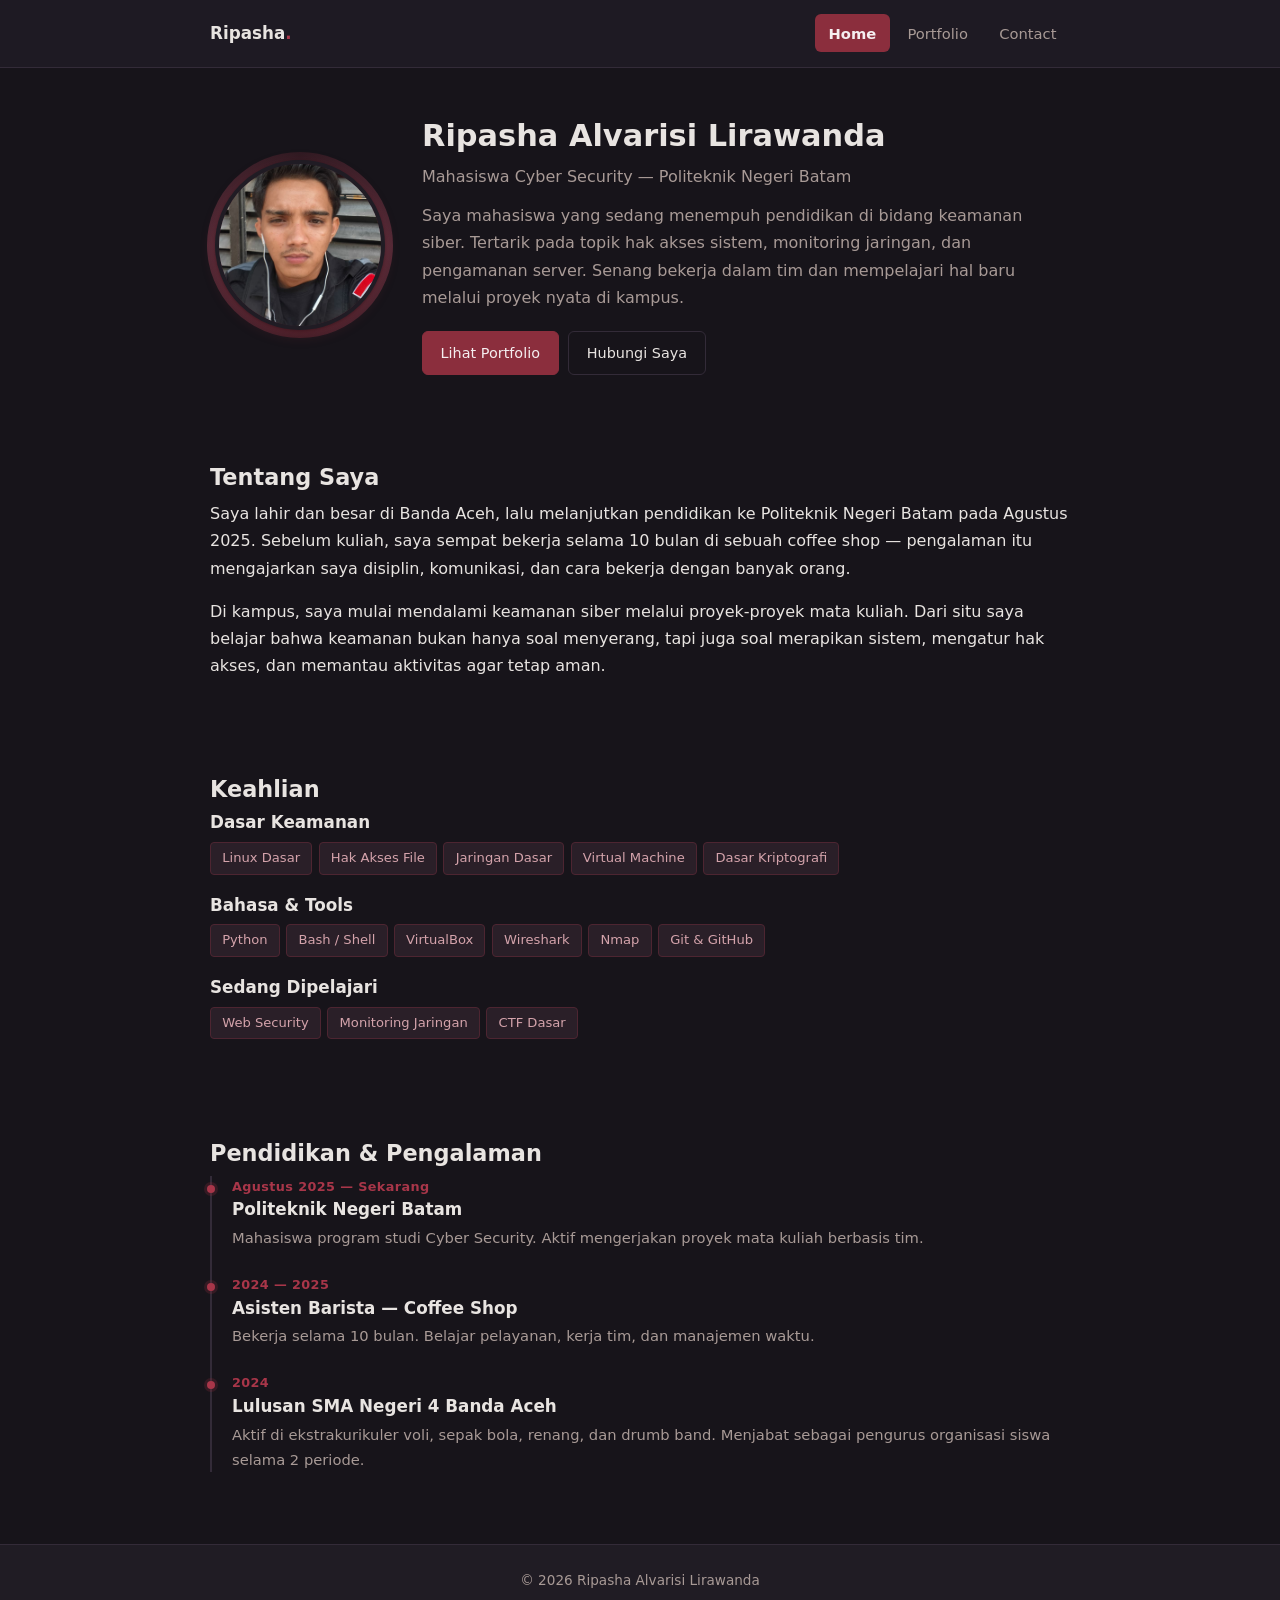
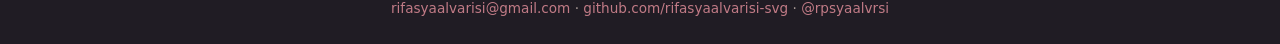
==== index.html @ d05fb7c8 "Add files via upload Tugas minggu 1 : web profile" ====
<!DOCTYPE html>
<html lang="id">
<head>
  <meta charset="UTF-8">
  <meta name="viewport" content="width=device-width, initial-scale=1.0">
  <title>Ripasha Alvarisi Lirawanda — Mahasiswa Cyber Security</title>
  <meta name="description" content="Profil pribadi Ripasha Alvarisi Lirawanda, mahasiswa Cyber Security Politeknik Negeri Batam.">
  <link rel="stylesheet" href="css/style.css">
</head>
<body>

  <header class="site-header">
    <nav class="nav" aria-label="Navigasi utama">
      <a class="brand" href="index.html">Ripasha<span>.</span></a>
      <ul class="nav-list">
        <li><a href="index.html" aria-current="page">Home</a></li>
        <li><a href="portfolio.html">Portfolio</a></li>
        <li><a href="contact.html">Contact</a></li>
      </ul>
    </nav>
  </header>

  <main id="main">

    <!-- HERO -->
    <section class="hero" aria-labelledby="hero-title">
      <figure class="hero-photo">
        <img src="img/foto.jpg" alt="Foto Ripasha Alvarisi Lirawanda" width="200" height="200">
      </figure>

      <div class="hero-text">
        <h1 id="hero-title">Ripasha Alvarisi Lirawanda</h1>
        <p class="role">Mahasiswa Cyber Security — Politeknik Negeri Batam</p>
        <p class="bio">
          Saya mahasiswa yang sedang menempuh pendidikan di bidang keamanan
          siber. Tertarik pada topik hak akses sistem, monitoring jaringan,
          dan pengamanan server. Senang bekerja dalam tim dan mempelajari
          hal baru melalui proyek nyata di kampus.
        </p>
        <div class="cta">
          <a class="btn btn-primary" href="portfolio.html">Lihat Portfolio</a>
          <a class="btn btn-ghost" href="contact.html">Hubungi Saya</a>
        </div>
      </div>
    </section>

    <section class="section" id="tentang" aria-labelledby="tentang-title">
      <h2 id="tentang-title">Tentang Saya</h2>
      <p>
        Saya lahir dan besar di Banda Aceh, lalu melanjutkan pendidikan
        ke Politeknik Negeri Batam pada Agustus 2025. Sebelum kuliah, saya
        sempat bekerja selama 10 bulan di sebuah coffee shop — pengalaman
        itu mengajarkan saya disiplin, komunikasi, dan cara bekerja dengan
        banyak orang.
      </p>
      <p>
        Di kampus, saya mulai mendalami keamanan siber melalui proyek-proyek
        mata kuliah. Dari situ saya belajar bahwa keamanan bukan hanya soal
        menyerang, tapi juga soal merapikan sistem, mengatur hak akses, dan
        memantau aktivitas agar tetap aman.
      </p>
    </section>

    <!-- SKILL -->
    <section class="section" id="skill" aria-labelledby="skill-title">
      <h2 id="skill-title">Keahlian</h2>

      <h3>Dasar Keamanan</h3>
      <ul class="badges">
        <li>Linux Dasar</li>
        <li>Hak Akses File</li>
        <li>Jaringan Dasar</li>
        <li>Virtual Machine</li>
        <li>Dasar Kriptografi</li>
      </ul>

      <h3>Bahasa &amp; Tools</h3>
      <ul class="badges">
        <li>Python</li>
        <li>Bash / Shell</li>
        <li>VirtualBox</li>
        <li>Wireshark</li>
        <li>Nmap</li>
        <li>Git &amp; GitHub</li>
      </ul>

      <h3>Sedang Dipelajari</h3>
      <ul class="badges">
        <li>Web Security</li>
        <li>Monitoring Jaringan</li>
        <li>CTF Dasar</li>
      </ul>
    </section>

    <section class="section" id="pengalaman" aria-labelledby="pengalaman-title">
      <h2 id="pengalaman-title">Pendidikan &amp; Pengalaman</h2>
      <ol class="timeline">
        <li>
          <time datetime="2025">Agustus 2025 — Sekarang</time>
          <h3>Politeknik Negeri Batam</h3>
          <p>Mahasiswa program studi Cyber Security. Aktif mengerjakan proyek mata kuliah berbasis tim.</p>
        </li>
        <li>
          <time datetime="2024">2024 — 2025</time>
          <h3>Asisten Barista — Coffee Shop</h3>
          <p>Bekerja selama 10 bulan. Belajar pelayanan, kerja tim, dan manajemen waktu.</p>
        </li>
        <li>
          <time datetime="2024">2024</time>
          <h3>Lulusan SMA Negeri 4 Banda Aceh</h3>
          <p>Aktif di ekstrakurikuler voli, sepak bola, renang, dan drumb band. Menjabat sebagai pengurus organisasi siswa selama 2 periode.</p>
        </li>
      </ol>
    </section>

  </main>

  <footer class="site-footer">
    <p>&copy; 2026 Ripasha Alvarisi Lirawanda</p>
    <address class="footer-contact">
      <a href="mailto:rifasyaalvarisi@gmail.com">rifasyaalvarisi@gmail.com</a> ·
      <a href="https://github.com/rifasyaalvarisi-svg" target="_blank" rel="noopener">github.com/rifasyaalvarisi-svg</a> ·
      <a href="https://instagram.com/rpsyaalvrsi" target="_blank" rel="noopener">@rpsyaalvrsi</a>
    </address>
  </footer>

</body>
</html>
---- css/style.css ----
/* ===== 1. Variabel warna ===== */
:root {
  --text:        #e8e4e1;   /* teks utama terang */
  --text-soft:   #a89a96;   /* teks sekunder abu kemerahan */
  --bg:          #17141a;   /* latar utama gelap */
  --surface:     #201c24;   /* kartu & panel */
  --surface-2:   #262130;   /* panel lebih terang sedikit */
  --border:      #332b38;   /* garis tepi */
  --accent:      #8b2e3d;   /* maroon utama */
  --accent-hi:   #a83649;   /* maroon terang (hover) */
  --accent-soft: #2a1f28;   /* maroon transparan lembut */
  --accent-line: #4d2531;   /* garis aksen */
}

*, *::before, *::after { box-sizing: border-box; }

body {
  margin: 0;
  font-family: "Segoe UI", system-ui, -apple-system, sans-serif;
  font-size: 16px;
  line-height: 1.7;
  color: var(--text);
  background: var(--bg);
  -webkit-font-smoothing: antialiased;
}

img { max-width: 100%; display: block; }

h1, h2, h3 { margin: 0 0 .5rem; line-height: 1.3; }
h1 { font-size: 1.9rem; }
h2 { font-size: 1.4rem; margin-top: 2rem; }
h3 { font-size: 1.05rem; }

p { margin: 0 0 1rem; }

a { color: #c17b86; text-decoration: none; transition: color .15s; }
a:hover { color: #e1a3ad; text-decoration: underline; }

.sr-only {
  position: absolute;
  width: 1px;
  height: 1px;
  overflow: hidden;
  clip: rect(0 0 0 0);
}

/* ===== 3. Header & Navigasi ===== */
.site-header {
  background: rgba(32, 28, 36, .92);
  border-bottom: 1px solid var(--border);
  backdrop-filter: blur(10px);
  -webkit-backdrop-filter: blur(10px);
  position: sticky;
  top: 0;
  z-index: 50;
}

.nav {
  max-width: 900px;
  margin: 0 auto;
  padding: .9rem 1.25rem;
  display: flex;
  align-items: center;
  justify-content: space-between;
  flex-wrap: wrap;
  gap: .75rem;
}

.brand {
  font-weight: 700;
  font-size: 1.05rem;
  color: var(--text);
}
.brand span { color: var(--accent-hi); }

.nav-list {
  list-style: none;
  display: flex;
  gap: .25rem;
  margin: 0;
  padding: 0;
}

.nav-list a {
  display: block;
  padding: .4rem .85rem;
  border-radius: 6px;
  font-size: .92rem;
  color: var(--text-soft);
  transition: background .15s, color .15s;
}

.nav-list a:hover {
  background: var(--accent-soft);
  color: var(--text);
  text-decoration: none;
}

.nav-list a[aria-current="page"] {
  background: var(--accent);
  color: #f5eef0;
  font-weight: 600;
}

/* ===== 4. Layout umum ===== */
.section {
  max-width: 900px;
  margin: 0 auto;
  padding: 1.5rem 1.25rem;
}

.page-head {
  padding-top: 2.5rem;
  padding-bottom: 0;
}

/* ===== 5. Hero (index.html) ===== */
.hero {
  max-width: 900px;
  margin: 0 auto;
  padding: 3rem 1.25rem 2rem;
  display: grid;
  grid-template-columns: 180px 1fr;
  gap: 2rem;
  align-items: center;
}

.hero-photo {
  margin: 0;
  position: relative;
  justify-self: center;
}

.hero-photo::before {
  content: "";
  position: absolute;
  inset: -8px;
  border-radius: 50%;
  background: conic-gradient(
    from 180deg,
    #8b2e3d,
    #c1526a,
    #5c2530,
    #c1526a,
    #8b2e3d
  );
  opacity: .35;
  z-index: 0;
  transition: opacity .3s, transform .3s;
}

.hero-photo img {
  position: relative;
  z-index: 1;
  width: 170px;
  height: 170px;
  object-fit: cover;
  border-radius: 50%;
  border: 4px solid var(--surface);
  box-shadow:
    0 4px 14px rgba(139, 46, 61, .35),
    0 1px 3px rgba(0, 0, 0, .4);
  transition: transform .35s ease, box-shadow .35s ease;
}

.hero-photo:hover img {
  transform: scale(1.04);
  box-shadow:
    0 8px 22px rgba(139, 46, 61, .55),
    0 2px 6px rgba(0, 0, 0, .5);
}

.hero-photo:hover::before {
  opacity: .65;
  transform: scale(1.03);
}

.role {
  font-size: 1rem;
  color: var(--text-soft);
  margin-bottom: .75rem;
}

.bio {
  color: var(--text-soft);
  max-width: 60ch;
}

.cta {
  display: flex;
  gap: .6rem;
  flex-wrap: wrap;
  margin-top: 1.25rem;
}

/* ===== 6. Tombol ===== */
.btn {
  display: inline-block;
  padding: .55rem 1.1rem;
  font-family: inherit;
  font-size: .9rem;
  font-weight: 500;
  border-radius: 6px;
  border: 1px solid transparent;
  cursor: pointer;
  transition: background .15s, border-color .15s, color .15s, transform .15s;
}
.btn:hover { text-decoration: none; }

.btn-primary {
  background: var(--accent);
  color: #f5eef0;
  border-color: var(--accent);
}
.btn-primary:hover {
  background: var(--accent-hi);
  border-color: var(--accent-hi);
  transform: translateY(-1px);
}

.btn-ghost {
  background: transparent;
  color: var(--text);
  border-color: var(--border);
}
.btn-ghost:hover {
  border-color: var(--accent-hi);
  color: #e1a3ad;
}

/* ===== 7. Badge skill / teknologi ===== */
.badges {
  list-style: none;
  display: flex;
  flex-wrap: wrap;
  gap: .4rem;
  padding: 0;
  margin: 0 0 1.25rem;
}

.badges li {
  padding: .25rem .7rem;
  font-size: .82rem;
  background: var(--accent-soft);
  border: 1px solid var(--accent-line);
  border-radius: 4px;
  color: #d4a3ab;
}

.badges-sm li {
  font-size: .75rem;
  padding: .2rem .55rem;
}

/* ===== 8. Timeline ===== */
.timeline {
  list-style: none;
  margin: 0;
  padding: 0 0 0 1.25rem;
  border-left: 2px solid var(--border);
  display: grid;
  gap: 1.5rem;
}

.timeline li { position: relative; }

.timeline li::before {
  content: "";
  position: absolute;
  left: calc(-1.25rem - 5px);
  top: .55rem;
  width: 8px;
  height: 8px;
  border-radius: 50%;
  background: var(--accent-hi);
  box-shadow: 0 0 0 3px rgba(139, 46, 61, .25);
}

.timeline time {
  display: block;
  font-size: .8rem;
  color: var(--accent-hi);
  font-weight: 600;
  letter-spacing: .03em;
}

.timeline h3 { margin: .1rem 0 .25rem; }

.timeline p {
  margin: 0;
  font-size: .92rem;
  color: var(--text-soft);
}

/* ===== 9. Grid & Kartu Proyek ===== */
.grid {
  display: grid;
  grid-template-columns: repeat(auto-fit, minmax(260px, 1fr));
  gap: 1.25rem;
}

.card {
  background: var(--surface);
  border: 1px solid var(--border);
  border-radius: 8px;
  overflow: hidden;
  display: flex;
  flex-direction: column;
  transition: border-color .2s, box-shadow .2s, transform .2s;
}

.card:hover {
  border-color: var(--accent-line);
  box-shadow: 0 4px 18px rgba(139, 46, 61, .2);
  transform: translateY(-2px);
}

.card-media {
  margin: 0;
  aspect-ratio: 16 / 10;
  background: var(--surface-2);
  overflow: hidden;
}

.card-media img {
  width: 100%;
  height: 100%;
  object-fit: cover;
}

.card-body {
  padding: 1.1rem;
  display: flex;
  flex-direction: column;
  flex: 1;
}

.card-tag {
  font-size: .75rem;
  text-transform: uppercase;
  letter-spacing: .05em;
  color: var(--accent-hi);
  margin: 0 0 .35rem;
  font-weight: 600;
}

.card-body p {
  font-size: .92rem;
  color: var(--text-soft);
}

.card-links {
  margin-top: auto;
  padding-top: .5rem;
  font-size: .88rem;
  font-weight: 500;
}

/* Keterangan untuk proyek tanpa repositori publik */
.card-note {
  margin-top: auto;
  padding-top: .6rem;
  font-size: .8rem;
  font-style: italic;
  color: var(--text-soft);
  border-top: 1px dashed var(--border);
}

/* Kartu "Proyek Berikutnya" */
.card-soon {
  justify-content: center;
  border-style: dashed;
  background: transparent;
}

.card-soon .card-body { justify-content: center; }

/* ===== 10. Form (contact.html) ===== */
.form {
  background: var(--surface);
  border: 1px solid var(--border);
  border-radius: 8px;
  padding: 1.5rem;
  display: grid;
  gap: 1.1rem;
  max-width: 640px;
}

.form-row {
  display: grid;
  grid-template-columns: 1fr 1fr;
  gap: 1rem;
}

.field {
  display: flex;
  flex-direction: column;
  gap: .35rem;
}

.field label {
  font-size: .88rem;
  font-weight: 500;
  color: var(--text);
}

.req { color: #d9707e; }

.field input,
.field select,
.field textarea {
  width: 100%;
  padding: .55rem .75rem;
  font-family: inherit;
  font-size: .92rem;
  color: var(--text);
  background: var(--surface-2);
  border: 1px solid var(--border);
  border-radius: 6px;
  transition: border-color .15s, box-shadow .15s, background .15s;
}

.field input::placeholder,
.field textarea::placeholder {
  color: #6e5f6b;
}

.field input:focus,
.field select:focus,
.field textarea:focus {
  outline: none;
  background: var(--surface);
  border-color: var(--accent-hi);
  box-shadow: 0 0 0 3px rgba(139, 46, 61, .25);
}

.field select option {
  background: var(--surface);
  color: var(--text);
}

.field textarea {
  resize: vertical;
  min-height: 100px;
}

.form .btn-primary {
  justify-self: start;
}

/* ===== 11. Kontak tambahan ===== */
.contact-aside {
  margin-top: 2rem;
  max-width: 640px;
}

.contact-aside h2 {
  margin-top: 0;
  font-size: 1.05rem;
}

.contact-list {
  list-style: none;
  padding: 0;
  margin: 0;
  font-style: normal;
  display: grid;
  gap: .35rem;
  font-size: .92rem;
  color: var(--text-soft);
}

/* ===== 12. Daftar Sertifikat ===== */
.cert-list {
  list-style: none;
  padding: 0;
  margin: 0;
  display: grid;
  gap: .75rem;
}

.cert-item {
  display: flex;
  align-items: center;
  justify-content: space-between;
  gap: 1rem;
  padding: 1rem 1.1rem;
  background: var(--surface);
  border: 1px solid var(--border);
  border-radius: 8px;
  transition: border-color .2s, box-shadow .2s;
}

.cert-item:hover {
  border-color: var(--accent-line);
  box-shadow: 0 4px 14px rgba(139, 46, 61, .18);
}

.cert-info h3 {
  margin: 0 0 .15rem;
  font-size: 1rem;
  color: var(--text);
}

.cert-meta {
  margin: 0;
  font-size: .85rem;
  color: var(--text-soft);
}

.cert-link {
  flex-shrink: 0;
  font-size: .88rem;
  font-weight: 500;
  color: #c17b86;
}

.site-footer {
  margin-top: 3rem;
  padding: 1.5rem 1.25rem;
  text-align: center;
  font-size: .85rem;
  color: var(--text-soft);
  border-top: 1px solid var(--border);
  background: var(--surface);
}

.site-footer p { margin: 0 0 .3rem; }

.footer-contact {
  font-style: normal;
}

@media (max-width: 640px) {
  .hero {
    grid-template-columns: 1fr;
    text-align: center;
    gap: 1.5rem;
    padding-top: 2rem;
  }

  .hero-photo { justify-self: center; }

  .cta { justify-content: center; }

  .form-row { grid-template-columns: 1fr; }

  .nav { justify-content: center; }

  .cert-item {
    flex-direction: column;
    align-items: flex-start;
  }
}

@media (prefers-reduced-motion: reduce) {
  *, *::before, *::after {
    transition: none !important;
    animation: none !important;
  }
}
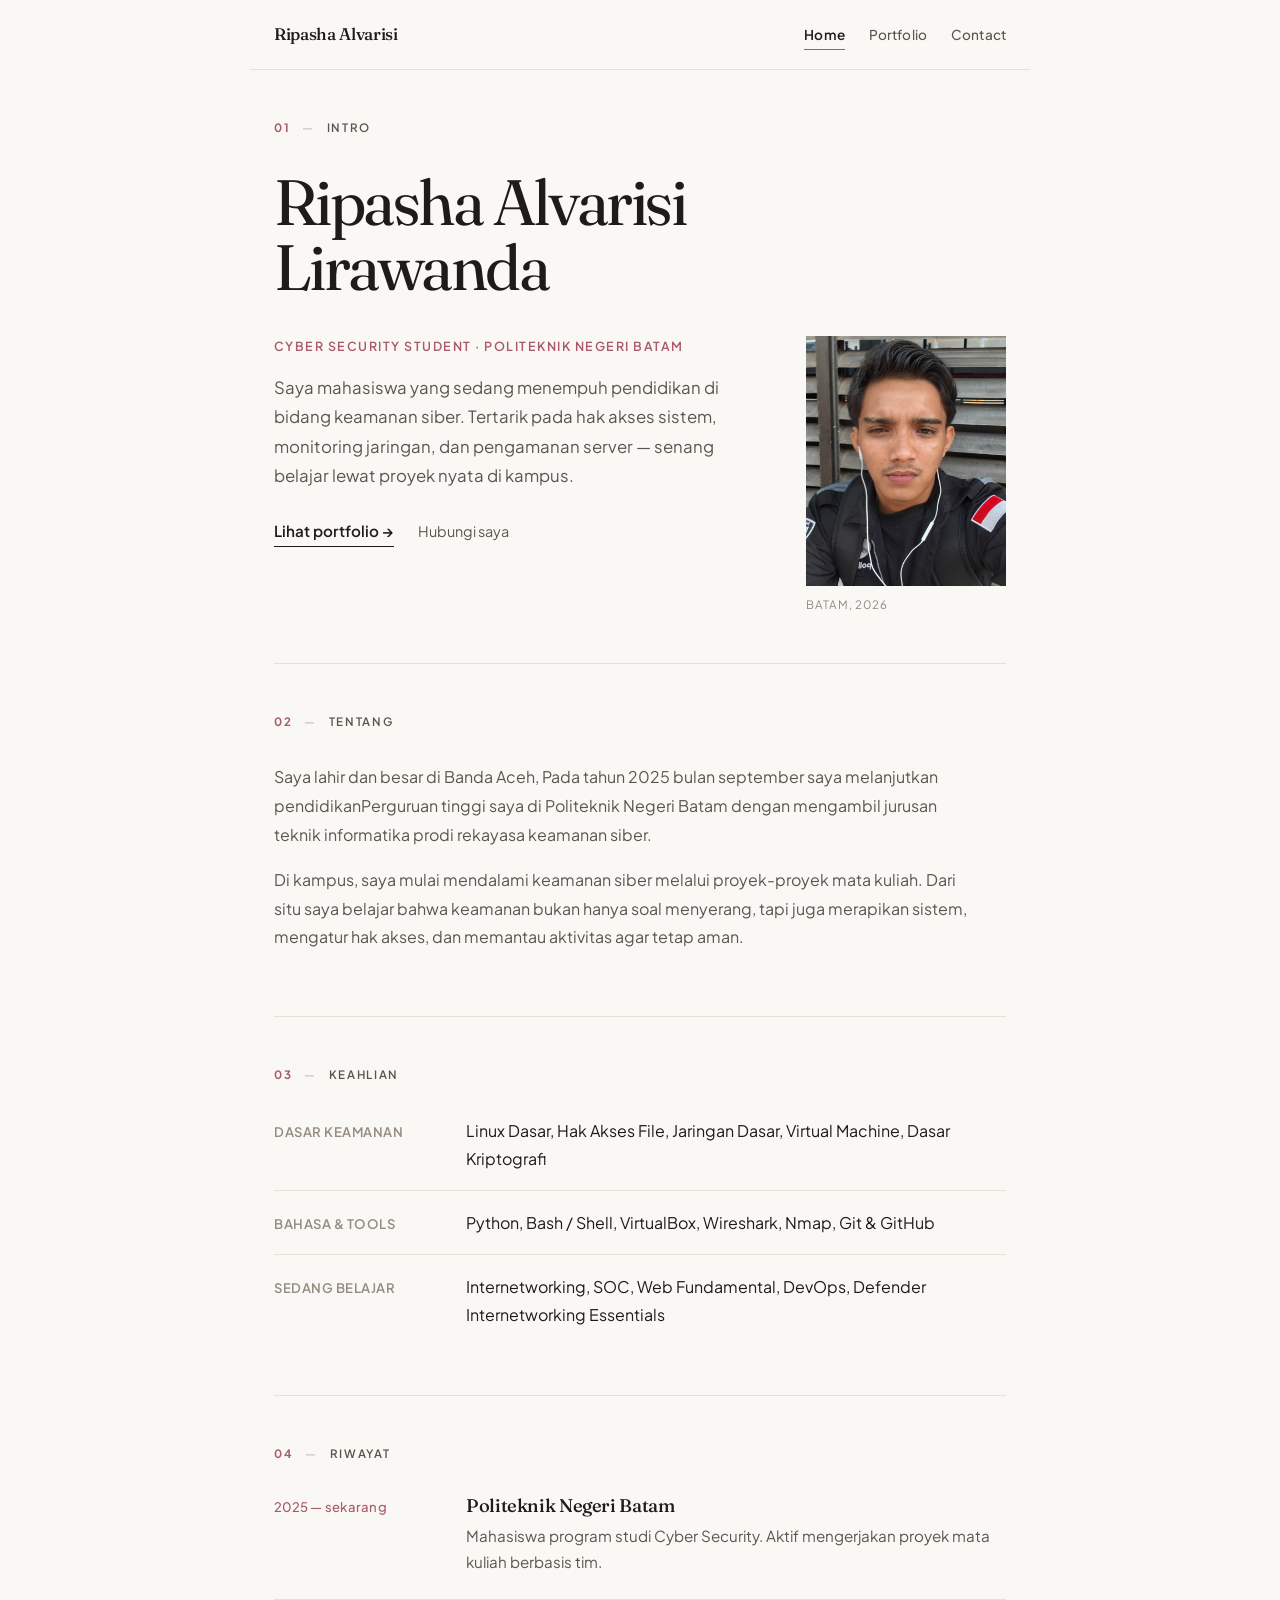
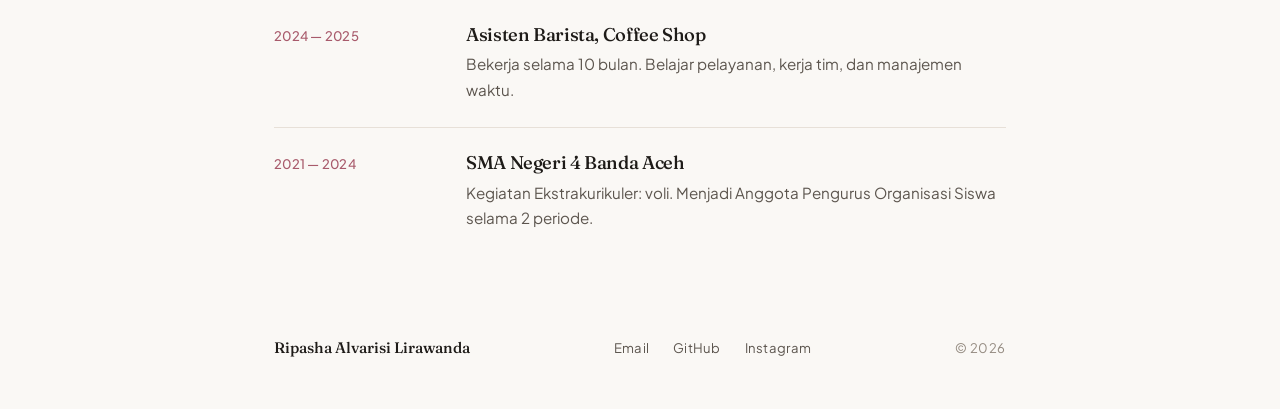
==== commit 71dd87fe: "Update project" ====
--- a/index.html
+++ b/index.html
@@ -1,128 +1,154 @@
-<!DOCTYPE html>
-<html lang="id">
-<head>
-  <meta charset="UTF-8">
-  <meta name="viewport" content="width=device-width, initial-scale=1.0">
-  <title>Ripasha Alvarisi Lirawanda — Mahasiswa Cyber Security</title>
-  <meta name="description" content="Profil pribadi Ripasha Alvarisi Lirawanda, mahasiswa Cyber Security Politeknik Negeri Batam.">
-  <link rel="stylesheet" href="css/style.css">
-</head>
-<body>
-
-  <header class="site-header">
-    <nav class="nav" aria-label="Navigasi utama">
-      <a class="brand" href="index.html">Ripasha<span>.</span></a>
-      <ul class="nav-list">
-        <li><a href="index.html" aria-current="page">Home</a></li>
-        <li><a href="portfolio.html">Portfolio</a></li>
-        <li><a href="contact.html">Contact</a></li>
-      </ul>
-    </nav>
-  </header>
-
-  <main id="main">
-
-    <!-- HERO -->
-    <section class="hero" aria-labelledby="hero-title">
-      <figure class="hero-photo">
-        <img src="img/foto.jpg" alt="Foto Ripasha Alvarisi Lirawanda" width="200" height="200">
-      </figure>
-
-      <div class="hero-text">
-        <h1 id="hero-title">Ripasha Alvarisi Lirawanda</h1>
-        <p class="role">Mahasiswa Cyber Security — Politeknik Negeri Batam</p>
-        <p class="bio">
-          Saya mahasiswa yang sedang menempuh pendidikan di bidang keamanan
-          siber. Tertarik pada topik hak akses sistem, monitoring jaringan,
-          dan pengamanan server. Senang bekerja dalam tim dan mempelajari
-          hal baru melalui proyek nyata di kampus.
-        </p>
-        <div class="cta">
-          <a class="btn btn-primary" href="portfolio.html">Lihat Portfolio</a>
-          <a class="btn btn-ghost" href="contact.html">Hubungi Saya</a>
-        </div>
-      </div>
-    </section>
-
-    <section class="section" id="tentang" aria-labelledby="tentang-title">
-      <h2 id="tentang-title">Tentang Saya</h2>
-      <p>
-        Saya lahir dan besar di Banda Aceh, lalu melanjutkan pendidikan
-        ke Politeknik Negeri Batam pada Agustus 2025. Sebelum kuliah, saya
-        sempat bekerja selama 10 bulan di sebuah coffee shop — pengalaman
-        itu mengajarkan saya disiplin, komunikasi, dan cara bekerja dengan
-        banyak orang.
-      </p>
-      <p>
-        Di kampus, saya mulai mendalami keamanan siber melalui proyek-proyek
-        mata kuliah. Dari situ saya belajar bahwa keamanan bukan hanya soal
-        menyerang, tapi juga soal merapikan sistem, mengatur hak akses, dan
-        memantau aktivitas agar tetap aman.
-      </p>
-    </section>
-
-    <!-- SKILL -->
-    <section class="section" id="skill" aria-labelledby="skill-title">
-      <h2 id="skill-title">Keahlian</h2>
-
-      <h3>Dasar Keamanan</h3>
-      <ul class="badges">
-        <li>Linux Dasar</li>
-        <li>Hak Akses File</li>
-        <li>Jaringan Dasar</li>
-        <li>Virtual Machine</li>
-        <li>Dasar Kriptografi</li>
-      </ul>
-
-      <h3>Bahasa &amp; Tools</h3>
-      <ul class="badges">
-        <li>Python</li>
-        <li>Bash / Shell</li>
-        <li>VirtualBox</li>
-        <li>Wireshark</li>
-        <li>Nmap</li>
-        <li>Git &amp; GitHub</li>
-      </ul>
-
-      <h3>Sedang Dipelajari</h3>
-      <ul class="badges">
-        <li>Web Security</li>
-        <li>Monitoring Jaringan</li>
-        <li>CTF Dasar</li>
-      </ul>
-    </section>
-
-    <section class="section" id="pengalaman" aria-labelledby="pengalaman-title">
-      <h2 id="pengalaman-title">Pendidikan &amp; Pengalaman</h2>
-      <ol class="timeline">
-        <li>
-          <time datetime="2025">Agustus 2025 — Sekarang</time>
-          <h3>Politeknik Negeri Batam</h3>
-          <p>Mahasiswa program studi Cyber Security. Aktif mengerjakan proyek mata kuliah berbasis tim.</p>
-        </li>
-        <li>
-          <time datetime="2024">2024 — 2025</time>
-          <h3>Asisten Barista — Coffee Shop</h3>
-          <p>Bekerja selama 10 bulan. Belajar pelayanan, kerja tim, dan manajemen waktu.</p>
-        </li>
-        <li>
-          <time datetime="2024">2024</time>
-          <h3>Lulusan SMA Negeri 4 Banda Aceh</h3>
-          <p>Aktif di ekstrakurikuler voli, sepak bola, renang, dan drumb band. Menjabat sebagai pengurus organisasi siswa selama 2 periode.</p>
-        </li>
-      </ol>
-    </section>
-
-  </main>
-
-  <footer class="site-footer">
-    <p>&copy; 2026 Ripasha Alvarisi Lirawanda</p>
-    <address class="footer-contact">
-      <a href="mailto:rifasyaalvarisi@gmail.com">rifasyaalvarisi@gmail.com</a> ·
-      <a href="https://github.com/rifasyaalvarisi-svg" target="_blank" rel="noopener">github.com/rifasyaalvarisi-svg</a> ·
-      <a href="https://instagram.com/rpsyaalvrsi" target="_blank" rel="noopener">@rpsyaalvrsi</a>
-    </address>
-  </footer>
-
-</body>
+<!DOCTYPE html>
+<html lang="id">
+<head>
+  <meta charset="UTF-8">
+  <meta name="viewport" content="width=device-width, initial-scale=1.0">
+  <title>Ripasha Alvarisi Lirawanda — Cyber Security Student</title>
+  <meta name="description" content="Profil Ripasha Alvarisi Lirawanda, mahasiswa Cyber Security Politeknik Negeri Batam.">
+  <link rel="preconnect" href="https://fonts.googleapis.com">
+  <link rel="preconnect" href="https://fonts.gstatic.com" crossorigin>
+  <link href="https://fonts.googleapis.com/css2?family=Fraunces:ital,opsz,wght@0,9..144,400;0,9..144,500;0,9..144,600;1,9..144,400;1,9..144,500&family=Plus+Jakarta+Sans:wght@400;500;600;700&display=swap" rel="stylesheet">
+  <link rel="stylesheet" href="css/style.css">
+</head>
+<body>
+
+  <header class="topbar">
+    <a class="brand" href="index.html">Ripasha Alvarisi</a>
+    <nav class="topnav" aria-label="Navigasi">
+      <a href="index.html" aria-current="page">Home</a>
+      <a href="portfolio.html">Portfolio</a>
+      <a href="contact.html">Contact</a>
+    </nav>
+  </header>
+
+  <main>
+
+    <!-- 01 · INTRO -->
+    <section class="sec">
+      <header class="sec-head">
+        <span class="num">01</span>
+        <span class="dash">—</span>
+        <span class="label">Intro</span>
+      </header>
+
+      <h1 class="hero-name">
+        Ripasha Alvarisi<br>Lirawanda
+      </h1>
+
+      <div class="intro-grid">
+        <div class="intro-main">
+          <p class="kicker">Cyber Security Student · Politeknik Negeri Batam</p>
+          <p class="lede">
+            Saya mahasiswa yang sedang menempuh pendidikan di bidang keamanan
+            siber. Tertarik pada hak akses sistem, monitoring jaringan, dan
+            pengamanan server — senang belajar lewat proyek nyata di kampus.
+          </p>
+          <p class="cta-row">
+            <a class="cta-link" href="portfolio.html">Lihat portfolio <span class="arrow">→</span></a>
+            <a class="cta-plain" href="contact.html">Hubungi saya</a>
+          </p>
+        </div>
+
+        <figure class="intro-photo">
+          <img src="img/foto.jpg" alt="Foto Ripasha Alvarisi Lirawanda">
+          <figcaption>Batam, 2026</figcaption>
+        </figure>
+      </div>
+    </section>
+
+    <!-- 02 · TENTANG -->
+    <section class="sec">
+      <header class="sec-head">
+        <span class="num">02</span>
+        <span class="dash">—</span>
+        <span class="label">Tentang</span>
+      </header>
+
+      <div class="prose">
+        <p>
+          Saya lahir dan besar di Banda Aceh, Pada tahun 2025 bulan september 
+          saya melanjutkan pendidikanPerguruan tinggi saya di Politeknik Negeri Batam 
+          dengan mengambil jurusan teknik informatika prodi rekayasa keamanan siber.
+        </p>
+        <p>
+          Di kampus, saya mulai mendalami keamanan siber melalui proyek-proyek
+          mata kuliah. Dari situ saya belajar bahwa keamanan bukan hanya soal
+          menyerang, tapi juga merapikan sistem, mengatur hak akses, dan
+          memantau aktivitas agar tetap aman.
+        </p>
+      </div>
+    </section>
+
+    <!-- 03 · KEAHLIAN -->
+    <section class="sec">
+      <header class="sec-head">
+        <span class="num">03</span>
+        <span class="dash">—</span>
+        <span class="label">Keahlian</span>
+      </header>
+
+      <dl class="skills">
+        <div class="skill-row">
+          <dt>Dasar Keamanan</dt>
+          <dd>Linux Dasar, Hak Akses File, Jaringan Dasar, Virtual Machine, Dasar Kriptografi</dd>
+        </div>
+        <div class="skill-row">
+          <dt>Bahasa &amp; Tools</dt>
+          <dd>Python, Bash / Shell, VirtualBox, Wireshark, Nmap, Git &amp; GitHub</dd>
+        </div>
+        <div class="skill-row">
+          <dt>Sedang Belajar</dt>
+          <dd>Internetworking, SOC, Web Fundamental, DevOps, Defender Internetworking Essentials</dd>
+        </div>
+      </dl>
+    </section>
+
+    <!-- 04 · RIWAYAT -->
+    <section class="sec">
+      <header class="sec-head">
+        <span class="num">04</span>
+        <span class="dash">—</span>
+        <span class="label">Riwayat</span>
+      </header>
+
+      <ol class="log">
+        <li class="log-row">
+          <span class="log-date">2025 — sekarang</span>
+          <div class="log-body">
+            <h3>Politeknik Negeri Batam</h3>
+            <p>Mahasiswa program studi Cyber Security. Aktif mengerjakan proyek mata kuliah berbasis tim.</p>
+          </div>
+        </li>
+        <li class="log-row">
+          <span class="log-date">2024 — 2025</span>
+          <div class="log-body">
+            <h3>Asisten Barista, Coffee Shop</h3>
+            <p>Bekerja selama 10 bulan. Belajar pelayanan, kerja tim, dan manajemen waktu.</p>
+          </div>
+        </li>
+        <li class="log-row">
+          <span class="log-date">2021 — 2024</span>
+          <div class="log-body">
+            <h3>SMA Negeri 4 Banda Aceh</h3>
+            <p>Kegiatan Ekstrakurikuler: voli.
+              Menjadi Anggota Pengurus Organisasi Siswa selama 2 periode.
+            </p>
+          </div>
+        </li>
+      </ol>
+    </section>
+
+  </main>
+
+  <footer class="footer">
+    <span class="footer-name">Ripasha Alvarisi Lirawanda</span>
+    <nav class="footer-nav">
+      <a href="mailto:rifasyaalvarisi@gmail.com">Email</a>
+      <a href="https://github.com/rifasyaalvarisi-svg" target="_blank" rel="noopener">GitHub</a>
+      <a href="https://instagram.com/rpsyaalvrsi" target="_blank" rel="noopener">Instagram</a>
+    </nav>
+    <span class="footer-year">© 2026</span>
+  </footer>
+
+</body>
 </html>
--- a/css/style.css
+++ b/css/style.css
@@ -1,561 +1,737 @@
-/* ===== 1. Variabel warna ===== */
-:root {
-  --text:        #e8e4e1;   /* teks utama terang */
-  --text-soft:   #a89a96;   /* teks sekunder abu kemerahan */
-  --bg:          #17141a;   /* latar utama gelap */
-  --surface:     #201c24;   /* kartu & panel */
-  --surface-2:   #262130;   /* panel lebih terang sedikit */
-  --border:      #332b38;   /* garis tepi */
-  --accent:      #8b2e3d;   /* maroon utama */
-  --accent-hi:   #a83649;   /* maroon terang (hover) */
-  --accent-soft: #2a1f28;   /* maroon transparan lembut */
-  --accent-line: #4d2531;   /* garis aksen */
-}
-
-*, *::before, *::after { box-sizing: border-box; }
-
-body {
-  margin: 0;
-  font-family: "Segoe UI", system-ui, -apple-system, sans-serif;
-  font-size: 16px;
-  line-height: 1.7;
-  color: var(--text);
-  background: var(--bg);
-  -webkit-font-smoothing: antialiased;
-}
-
-img { max-width: 100%; display: block; }
-
-h1, h2, h3 { margin: 0 0 .5rem; line-height: 1.3; }
-h1 { font-size: 1.9rem; }
-h2 { font-size: 1.4rem; margin-top: 2rem; }
-h3 { font-size: 1.05rem; }
-
-p { margin: 0 0 1rem; }
-
-a { color: #c17b86; text-decoration: none; transition: color .15s; }
-a:hover { color: #e1a3ad; text-decoration: underline; }
-
-.sr-only {
-  position: absolute;
-  width: 1px;
-  height: 1px;
-  overflow: hidden;
-  clip: rect(0 0 0 0);
-}
-
-/* ===== 3. Header & Navigasi ===== */
-.site-header {
-  background: rgba(32, 28, 36, .92);
-  border-bottom: 1px solid var(--border);
-  backdrop-filter: blur(10px);
-  -webkit-backdrop-filter: blur(10px);
-  position: sticky;
-  top: 0;
-  z-index: 50;
-}
-
-.nav {
-  max-width: 900px;
-  margin: 0 auto;
-  padding: .9rem 1.25rem;
-  display: flex;
-  align-items: center;
-  justify-content: space-between;
-  flex-wrap: wrap;
-  gap: .75rem;
-}
-
-.brand {
-  font-weight: 700;
-  font-size: 1.05rem;
-  color: var(--text);
-}
-.brand span { color: var(--accent-hi); }
-
-.nav-list {
-  list-style: none;
-  display: flex;
-  gap: .25rem;
-  margin: 0;
-  padding: 0;
-}
-
-.nav-list a {
-  display: block;
-  padding: .4rem .85rem;
-  border-radius: 6px;
-  font-size: .92rem;
-  color: var(--text-soft);
-  transition: background .15s, color .15s;
-}
-
-.nav-list a:hover {
-  background: var(--accent-soft);
-  color: var(--text);
-  text-decoration: none;
-}
-
-.nav-list a[aria-current="page"] {
-  background: var(--accent);
-  color: #f5eef0;
-  font-weight: 600;
-}
-
-/* ===== 4. Layout umum ===== */
-.section {
-  max-width: 900px;
-  margin: 0 auto;
-  padding: 1.5rem 1.25rem;
-}
-
-.page-head {
-  padding-top: 2.5rem;
-  padding-bottom: 0;
-}
-
-/* ===== 5. Hero (index.html) ===== */
-.hero {
-  max-width: 900px;
-  margin: 0 auto;
-  padding: 3rem 1.25rem 2rem;
-  display: grid;
-  grid-template-columns: 180px 1fr;
-  gap: 2rem;
-  align-items: center;
-}
-
-.hero-photo {
-  margin: 0;
-  position: relative;
-  justify-self: center;
-}
-
-.hero-photo::before {
-  content: "";
-  position: absolute;
-  inset: -8px;
-  border-radius: 50%;
-  background: conic-gradient(
-    from 180deg,
-    #8b2e3d,
-    #c1526a,
-    #5c2530,
-    #c1526a,
-    #8b2e3d
-  );
-  opacity: .35;
-  z-index: 0;
-  transition: opacity .3s, transform .3s;
-}
-
-.hero-photo img {
-  position: relative;
-  z-index: 1;
-  width: 170px;
-  height: 170px;
-  object-fit: cover;
-  border-radius: 50%;
-  border: 4px solid var(--surface);
-  box-shadow:
-    0 4px 14px rgba(139, 46, 61, .35),
-    0 1px 3px rgba(0, 0, 0, .4);
-  transition: transform .35s ease, box-shadow .35s ease;
-}
-
-.hero-photo:hover img {
-  transform: scale(1.04);
-  box-shadow:
-    0 8px 22px rgba(139, 46, 61, .55),
-    0 2px 6px rgba(0, 0, 0, .5);
-}
-
-.hero-photo:hover::before {
-  opacity: .65;
-  transform: scale(1.03);
-}
-
-.role {
-  font-size: 1rem;
-  color: var(--text-soft);
-  margin-bottom: .75rem;
-}
-
-.bio {
-  color: var(--text-soft);
-  max-width: 60ch;
-}
-
-.cta {
-  display: flex;
-  gap: .6rem;
-  flex-wrap: wrap;
-  margin-top: 1.25rem;
-}
-
-/* ===== 6. Tombol ===== */
-.btn {
-  display: inline-block;
-  padding: .55rem 1.1rem;
-  font-family: inherit;
-  font-size: .9rem;
-  font-weight: 500;
-  border-radius: 6px;
-  border: 1px solid transparent;
-  cursor: pointer;
-  transition: background .15s, border-color .15s, color .15s, transform .15s;
-}
-.btn:hover { text-decoration: none; }
-
-.btn-primary {
-  background: var(--accent);
-  color: #f5eef0;
-  border-color: var(--accent);
-}
-.btn-primary:hover {
-  background: var(--accent-hi);
-  border-color: var(--accent-hi);
-  transform: translateY(-1px);
-}
-
-.btn-ghost {
-  background: transparent;
-  color: var(--text);
-  border-color: var(--border);
-}
-.btn-ghost:hover {
-  border-color: var(--accent-hi);
-  color: #e1a3ad;
-}
-
-/* ===== 7. Badge skill / teknologi ===== */
-.badges {
-  list-style: none;
-  display: flex;
-  flex-wrap: wrap;
-  gap: .4rem;
-  padding: 0;
-  margin: 0 0 1.25rem;
-}
-
-.badges li {
-  padding: .25rem .7rem;
-  font-size: .82rem;
-  background: var(--accent-soft);
-  border: 1px solid var(--accent-line);
-  border-radius: 4px;
-  color: #d4a3ab;
-}
-
-.badges-sm li {
-  font-size: .75rem;
-  padding: .2rem .55rem;
-}
-
-/* ===== 8. Timeline ===== */
-.timeline {
-  list-style: none;
-  margin: 0;
-  padding: 0 0 0 1.25rem;
-  border-left: 2px solid var(--border);
-  display: grid;
-  gap: 1.5rem;
-}
-
-.timeline li { position: relative; }
-
-.timeline li::before {
-  content: "";
-  position: absolute;
-  left: calc(-1.25rem - 5px);
-  top: .55rem;
-  width: 8px;
-  height: 8px;
-  border-radius: 50%;
-  background: var(--accent-hi);
-  box-shadow: 0 0 0 3px rgba(139, 46, 61, .25);
-}
-
-.timeline time {
-  display: block;
-  font-size: .8rem;
-  color: var(--accent-hi);
-  font-weight: 600;
-  letter-spacing: .03em;
-}
-
-.timeline h3 { margin: .1rem 0 .25rem; }
-
-.timeline p {
-  margin: 0;
-  font-size: .92rem;
-  color: var(--text-soft);
-}
-
-/* ===== 9. Grid & Kartu Proyek ===== */
-.grid {
-  display: grid;
-  grid-template-columns: repeat(auto-fit, minmax(260px, 1fr));
-  gap: 1.25rem;
-}
-
-.card {
-  background: var(--surface);
-  border: 1px solid var(--border);
-  border-radius: 8px;
-  overflow: hidden;
-  display: flex;
-  flex-direction: column;
-  transition: border-color .2s, box-shadow .2s, transform .2s;
-}
-
-.card:hover {
-  border-color: var(--accent-line);
-  box-shadow: 0 4px 18px rgba(139, 46, 61, .2);
-  transform: translateY(-2px);
-}
-
-.card-media {
-  margin: 0;
-  aspect-ratio: 16 / 10;
-  background: var(--surface-2);
-  overflow: hidden;
-}
-
-.card-media img {
-  width: 100%;
-  height: 100%;
-  object-fit: cover;
-}
-
-.card-body {
-  padding: 1.1rem;
-  display: flex;
-  flex-direction: column;
-  flex: 1;
-}
-
-.card-tag {
-  font-size: .75rem;
-  text-transform: uppercase;
-  letter-spacing: .05em;
-  color: var(--accent-hi);
-  margin: 0 0 .35rem;
-  font-weight: 600;
-}
-
-.card-body p {
-  font-size: .92rem;
-  color: var(--text-soft);
-}
-
-.card-links {
-  margin-top: auto;
-  padding-top: .5rem;
-  font-size: .88rem;
-  font-weight: 500;
-}
-
-/* Keterangan untuk proyek tanpa repositori publik */
-.card-note {
-  margin-top: auto;
-  padding-top: .6rem;
-  font-size: .8rem;
-  font-style: italic;
-  color: var(--text-soft);
-  border-top: 1px dashed var(--border);
-}
-
-/* Kartu "Proyek Berikutnya" */
-.card-soon {
-  justify-content: center;
-  border-style: dashed;
-  background: transparent;
-}
-
-.card-soon .card-body { justify-content: center; }
-
-/* ===== 10. Form (contact.html) ===== */
-.form {
-  background: var(--surface);
-  border: 1px solid var(--border);
-  border-radius: 8px;
-  padding: 1.5rem;
-  display: grid;
-  gap: 1.1rem;
-  max-width: 640px;
-}
-
-.form-row {
-  display: grid;
-  grid-template-columns: 1fr 1fr;
-  gap: 1rem;
-}
-
-.field {
-  display: flex;
-  flex-direction: column;
-  gap: .35rem;
-}
-
-.field label {
-  font-size: .88rem;
-  font-weight: 500;
-  color: var(--text);
-}
-
-.req { color: #d9707e; }
-
-.field input,
-.field select,
-.field textarea {
-  width: 100%;
-  padding: .55rem .75rem;
-  font-family: inherit;
-  font-size: .92rem;
-  color: var(--text);
-  background: var(--surface-2);
-  border: 1px solid var(--border);
-  border-radius: 6px;
-  transition: border-color .15s, box-shadow .15s, background .15s;
-}
-
-.field input::placeholder,
-.field textarea::placeholder {
-  color: #6e5f6b;
-}
-
-.field input:focus,
-.field select:focus,
-.field textarea:focus {
-  outline: none;
-  background: var(--surface);
-  border-color: var(--accent-hi);
-  box-shadow: 0 0 0 3px rgba(139, 46, 61, .25);
-}
-
-.field select option {
-  background: var(--surface);
-  color: var(--text);
-}
-
-.field textarea {
-  resize: vertical;
-  min-height: 100px;
-}
-
-.form .btn-primary {
-  justify-self: start;
-}
-
-/* ===== 11. Kontak tambahan ===== */
-.contact-aside {
-  margin-top: 2rem;
-  max-width: 640px;
-}
-
-.contact-aside h2 {
-  margin-top: 0;
-  font-size: 1.05rem;
-}
-
-.contact-list {
-  list-style: none;
-  padding: 0;
-  margin: 0;
-  font-style: normal;
-  display: grid;
-  gap: .35rem;
-  font-size: .92rem;
-  color: var(--text-soft);
-}
-
-/* ===== 12. Daftar Sertifikat ===== */
-.cert-list {
-  list-style: none;
-  padding: 0;
-  margin: 0;
-  display: grid;
-  gap: .75rem;
-}
-
-.cert-item {
-  display: flex;
-  align-items: center;
-  justify-content: space-between;
-  gap: 1rem;
-  padding: 1rem 1.1rem;
-  background: var(--surface);
-  border: 1px solid var(--border);
-  border-radius: 8px;
-  transition: border-color .2s, box-shadow .2s;
-}
-
-.cert-item:hover {
-  border-color: var(--accent-line);
-  box-shadow: 0 4px 14px rgba(139, 46, 61, .18);
-}
-
-.cert-info h3 {
-  margin: 0 0 .15rem;
-  font-size: 1rem;
-  color: var(--text);
-}
-
-.cert-meta {
-  margin: 0;
-  font-size: .85rem;
-  color: var(--text-soft);
-}
-
-.cert-link {
-  flex-shrink: 0;
-  font-size: .88rem;
-  font-weight: 500;
-  color: #c17b86;
-}
-
-.site-footer {
-  margin-top: 3rem;
-  padding: 1.5rem 1.25rem;
-  text-align: center;
-  font-size: .85rem;
-  color: var(--text-soft);
-  border-top: 1px solid var(--border);
-  background: var(--surface);
-}
-
-.site-footer p { margin: 0 0 .3rem; }
-
-.footer-contact {
-  font-style: normal;
-}
-
-@media (max-width: 640px) {
-  .hero {
-    grid-template-columns: 1fr;
-    text-align: center;
-    gap: 1.5rem;
-    padding-top: 2rem;
-  }
-
-  .hero-photo { justify-self: center; }
-
-  .cta { justify-content: center; }
-
-  .form-row { grid-template-columns: 1fr; }
-
-  .nav { justify-content: center; }
-
-  .cert-item {
-    flex-direction: column;
-    align-items: flex-start;
-  }
-}
-
-@media (prefers-reduced-motion: reduce) {
-  *, *::before, *::after {
-    transition: none !important;
-    animation: none !important;
-  }
+/* =========================================================
+   STYLE.CSS — Ripasha Alvarisi Lirawanda
+   Editorial · Warm · Minimal
+   ========================================================= */
+
+:root {
+  --bg:        #faf8f5;
+  --surface:   #ffffff;
+  --rule:      #e7e0d8;
+  --rule-hi:   #cfc6bb;
+
+  --ink:       #1e1b18;
+  --ink-2:     #5c554e;
+  --ink-3:     #948b81;
+
+  --accent:    #a85a6b;
+  --accent-hi: #8c4557;
+
+  --serif: "Fraunces", Georgia, serif;
+  --sans:  "Plus Jakarta Sans", system-ui, -apple-system, sans-serif;
+
+  --max: 780px;
+  --pad: 1.5rem;
+}
+
+*, *::before, *::after { box-sizing: border-box; }
+
+html { scroll-behavior: smooth; }
+
+body {
+  margin: 0;
+  font-family: var(--sans);
+  font-size: 16px;
+  line-height: 1.7;
+  font-weight: 400;
+  color: var(--ink);
+  background: var(--bg);
+  -webkit-font-smoothing: antialiased;
+  -moz-osx-font-smoothing: grayscale;
+}
+
+img { max-width: 100%; display: block; }
+
+::selection { background: var(--accent); color: #fff; }
+
+/* ===== Tipografi dasar ===== */
+h1, h2, h3 {
+  margin: 0;
+  font-weight: 500;
+  color: var(--ink);
+  letter-spacing: -0.02em;
+  line-height: 1.2;
+}
+
+h1 { font-family: var(--serif); font-weight: 400; }
+
+h3 {
+  font-family: var(--sans);
+  font-weight: 600;
+  font-size: 1rem;
+  letter-spacing: -0.01em;
+}
+
+p { margin: 0 0 1rem; color: var(--ink-2); }
+
+a {
+  color: var(--ink);
+  text-decoration: none;
+  transition: color .18s;
+}
+a:hover { color: var(--accent); }
+
+.arrow {
+  display: inline-block;
+  transition: transform .22s cubic-bezier(.2,.7,.3,1);
+}
+a:hover .arrow { transform: translateX(3px); }
+
+/* ===== Header tipis ===== */
+.topbar {
+  max-width: var(--max);
+  margin: 0 auto;
+  padding: 1.25rem var(--pad);
+  display: flex;
+  align-items: baseline;
+  justify-content: space-between;
+  flex-wrap: wrap;
+  gap: 1rem;
+  border-bottom: 1px solid var(--rule);
+}
+
+.brand {
+  font-family: var(--serif);
+  font-weight: 500;
+  font-size: 1.05rem;
+  letter-spacing: -0.02em;
+  color: var(--ink);
+}
+
+.topnav {
+  display: flex;
+  gap: 1.5rem;
+}
+
+.topnav a {
+  font-size: .85rem;
+  font-weight: 500;
+  letter-spacing: .01em;
+  color: var(--ink-2);
+  position: relative;
+}
+
+.topnav a:hover { color: var(--accent); }
+
+.topnav a[aria-current="page"] {
+  color: var(--ink);
+  font-weight: 600;
+}
+
+.topnav a[aria-current="page"]::after {
+  content: "";
+  position: absolute;
+  left: 0;
+  right: 0;
+  bottom: -4px;
+  height: 1px;
+  background: var(--accent);
+}
+
+/* ===== Section (dengan nomor) ===== */
+main {
+  max-width: var(--max);
+  margin: 0 auto;
+  padding: 0 var(--pad);
+}
+
+.sec {
+  padding: 3rem 0;
+  border-bottom: 1px solid var(--rule);
+}
+
+.sec:last-child { border-bottom: 0; }
+
+.sec-head {
+  display: flex;
+  align-items: baseline;
+  gap: .75rem;
+  margin-bottom: 2rem;
+  font-family: var(--sans);
+  font-size: .72rem;
+  font-weight: 600;
+  letter-spacing: .14em;
+  text-transform: uppercase;
+  color: var(--ink-3);
+}
+
+.sec-head .num { color: var(--accent); font-weight: 700; }
+.sec-head .dash { opacity: .5; }
+.sec-head .label { color: var(--ink-2); }
+
+/* ===== Hero / Intro ===== */
+.hero-name {
+  font-family: var(--serif);
+  font-weight: 400;
+  font-size: clamp(2.4rem, 7vw, 4rem);
+  line-height: 1.02;
+  letter-spacing: -0.04em;
+  margin: 0 0 2.25rem;
+  color: var(--ink);
+}
+
+.intro-grid {
+  display: grid;
+  grid-template-columns: 1fr 200px;
+  gap: 3rem;
+  align-items: start;
+}
+
+.kicker {
+  font-size: .78rem;
+  font-weight: 600;
+  letter-spacing: .12em;
+  text-transform: uppercase;
+  color: var(--accent);
+  margin: 0 0 1rem;
+}
+
+.lede {
+  font-size: 1.05rem;
+  line-height: 1.75;
+  color: var(--ink-2);
+  max-width: 46ch;
+  margin: 0 0 1.75rem;
+}
+
+.cta-row {
+  display: flex;
+  align-items: baseline;
+  gap: 1.5rem;
+  flex-wrap: wrap;
+  margin: 0;
+}
+
+.cta-link {
+  font-weight: 600;
+  font-size: .95rem;
+  color: var(--ink);
+  border-bottom: 1px solid var(--ink);
+  padding-bottom: 2px;
+}
+.cta-link:hover { color: var(--accent); border-color: var(--accent); }
+
+.cta-plain {
+  font-size: .9rem;
+  color: var(--ink-2);
+}
+.cta-plain:hover { color: var(--accent); }
+
+/* Foto kotak di margin */
+.intro-photo {
+  margin: 0;
+}
+
+.intro-photo img {
+  width: 100%;
+  aspect-ratio: 4 / 5;
+  object-fit: cover;
+  filter: contrast(1.02) saturate(0.95);
+}
+
+.intro-photo figcaption {
+  margin-top: .6rem;
+  font-size: .72rem;
+  letter-spacing: .08em;
+  text-transform: uppercase;
+  color: var(--ink-3);
+}
+
+/* ===== Prose ===== */
+.prose p {
+  max-width: 58ch;
+  font-size: 1rem;
+  line-height: 1.8;
+  color: var(--ink-2);
+}
+
+/* ===== Skills (2 kolom) ===== */
+.skills {
+  margin: 0;
+  padding: 0;
+}
+
+.skill-row {
+  display: grid;
+  grid-template-columns: 160px 1fr;
+  gap: 2rem;
+  padding: 1.1rem 0;
+  border-top: 1px solid var(--rule);
+  align-items: baseline;
+}
+
+.skill-row:first-child { border-top: 0; padding-top: 0; }
+
+.skill-row dt {
+  font-size: .82rem;
+  font-weight: 600;
+  letter-spacing: .04em;
+  text-transform: uppercase;
+  color: var(--ink-3);
+}
+
+.skill-row dd {
+  margin: 0;
+  font-size: 1rem;
+  line-height: 1.75;
+  color: var(--ink);
+}
+
+/* ===== Log / Riwayat ===== */
+.log {
+  list-style: none;
+  margin: 0;
+  padding: 0;
+}
+
+.log-row {
+  display: grid;
+  grid-template-columns: 160px 1fr;
+  gap: 2rem;
+  padding: 1.5rem 0;
+  border-top: 1px solid var(--rule);
+  align-items: baseline;
+}
+
+.log-row:first-child { border-top: 0; padding-top: 0; }
+
+.log-date {
+  font-size: .82rem;
+  font-weight: 500;
+  letter-spacing: .02em;
+  color: var(--accent);
+}
+
+.log-body h3 {
+  font-family: var(--serif);
+  font-weight: 500;
+  font-size: 1.15rem;
+  letter-spacing: -0.02em;
+  margin: 0 0 .35rem;
+  color: var(--ink);
+}
+
+.log-body p {
+  margin: 0;
+  font-size: .95rem;
+  line-height: 1.7;
+  color: var(--ink-2);
+  max-width: 55ch;
+}
+
+/* ===== Halaman judul (portfolio & contact) ===== */
+.sec-page { padding-bottom: 1rem; border-bottom: 0; }
+
+.page-title {
+  font-family: var(--serif);
+  font-weight: 400;
+  font-size: clamp(2rem, 5vw, 2.8rem);
+  letter-spacing: -0.03em;
+  line-height: 1.1;
+  margin: 0 0 1rem;
+  color: var(--ink);
+}
+
+.page-lede {
+  font-size: 1rem;
+  color: var(--ink-2);
+  max-width: 52ch;
+  line-height: 1.75;
+}
+
+/* ===== Proyek (list, bukan card) ===== */
+.projects {
+  list-style: none;
+  margin: 0;
+  padding: 0;
+}
+
+.project {
+  padding: 1.75rem 0;
+  border-top: 1px solid var(--rule);
+}
+
+.project:first-child { border-top: 0; padding-top: 0; }
+
+.project-top {
+  display: grid;
+  grid-template-columns: 40px 1fr auto;
+  gap: 1rem;
+  align-items: baseline;
+  margin-bottom: .75rem;
+}
+
+.project-idx {
+  font-size: .78rem;
+  font-weight: 600;
+  letter-spacing: .1em;
+  color: var(--accent);
+}
+
+.project-title {
+  font-family: var(--serif);
+  font-weight: 500;
+  font-size: 1.35rem;
+  letter-spacing: -0.02em;
+  margin: 0;
+  color: var(--ink);
+}
+
+.project-year {
+  font-size: .78rem;
+  font-weight: 500;
+  letter-spacing: .1em;
+  color: var(--ink-3);
+}
+
+.project-desc {
+  font-size: .96rem;
+  line-height: 1.75;
+  color: var(--ink-2);
+  max-width: 58ch;
+  margin: 0 0 1rem .75rem;
+}
+
+.project-foot {
+  display: flex;
+  align-items: baseline;
+  justify-content: space-between;
+  gap: 1rem;
+  flex-wrap: wrap;
+  margin: 0 0 0 .75rem;
+  padding-top: .75rem;
+  border-top: 1px dashed var(--rule);
+  font-size: .82rem;
+}
+
+.project-tags {
+  color: var(--ink-3);
+  letter-spacing: .02em;
+}
+
+.project-link {
+  font-weight: 600;
+  font-size: .85rem;
+  color: var(--ink);
+  border-bottom: 1px solid var(--rule-hi);
+}
+.project-link:hover { color: var(--accent); border-color: var(--accent); }
+
+.project-note {
+  font-style: italic;
+  color: var(--ink-3);
+}
+
+.project-upcoming .project-title {
+  color: var(--ink-3);
+  font-style: italic;
+}
+
+.project-upcoming .project-desc {
+  color: var(--ink-3);
+  font-style: italic;
+}
+
+/* ===== Sertifikat ===== */
+.cert {
+  list-style: none;
+  margin: 0;
+  padding: 0;
+}
+
+.cert-row {
+  display: grid;
+  grid-template-columns: 80px 1fr auto;
+  gap: 2rem;
+  align-items: baseline;
+  padding: 1.25rem 0;
+  border-top: 1px solid var(--rule);
+}
+
+.cert-row:first-child { border-top: 0; padding-top: 0; }
+
+.cert-year {
+  font-size: .82rem;
+  font-weight: 500;
+  letter-spacing: .02em;
+  color: var(--accent);
+}
+
+.cert-body h3 {
+  font-family: var(--serif);
+  font-weight: 500;
+  font-size: 1.15rem;
+  letter-spacing: -0.02em;
+  margin: 0 0 .25rem;
+  color: var(--ink);
+}
+
+.cert-body p {
+  margin: 0;
+  font-size: .88rem;
+  color: var(--ink-2);
+}
+
+.cert-mark {
+  font-size: .72rem;
+  font-weight: 600;
+  letter-spacing: .12em;
+  text-transform: uppercase;
+  color: var(--accent);
+}
+
+/* ===== Formulir (underline-only) ===== */
+.form {
+  max-width: 640px;
+}
+
+.form-row {
+  display: grid;
+  grid-template-columns: 1fr 1fr;
+  gap: 2rem;
+}
+
+.field {
+  display: flex;
+  flex-direction: column;
+  gap: .35rem;
+  margin-bottom: 1.75rem;
+}
+
+.field label {
+  font-size: .74rem;
+  font-weight: 600;
+  letter-spacing: .1em;
+  text-transform: uppercase;
+  color: var(--ink-3);
+}
+
+.req { color: var(--accent); }
+
+.field input,
+.field select,
+.field textarea {
+  width: 100%;
+  padding: .55rem 0;
+  font-family: var(--sans);
+  font-size: 1rem;
+  color: var(--ink);
+  background: transparent;
+  border: 0;
+  border-bottom: 1px solid var(--rule-hi);
+  border-radius: 0;
+  transition: border-color .2s;
+  -webkit-appearance: none;
+  appearance: none;
+}
+
+.field select {
+  background-image: linear-gradient(45deg, transparent 50%, var(--ink-3) 50%),
+                    linear-gradient(135deg, var(--ink-3) 50%, transparent 50%);
+  background-position: calc(100% - 14px) center, calc(100% - 9px) center;
+  background-size: 5px 5px, 5px 5px;
+  background-repeat: no-repeat;
+  padding-right: 1.5rem;
+}
+
+.field textarea {
+  resize: vertical;
+  min-height: 90px;
+  line-height: 1.6;
+}
+
+.field input::placeholder,
+.field textarea::placeholder {
+  color: var(--ink-3);
+  opacity: .7;
+}
+
+.field input:focus,
+.field select:focus,
+.field textarea:focus {
+  outline: none;
+  border-bottom-color: var(--accent);
+  box-shadow: 0 1px 0 0 var(--accent);
+}
+
+.form-actions {
+  display: flex;
+  align-items: baseline;
+  gap: 1.5rem;
+  margin-top: .5rem;
+}
+
+.btn-send {
+  display: inline-flex;
+  align-items: center;
+  gap: .5rem;
+  padding: 0;
+  font-family: inherit;
+  font-size: 1rem;
+  font-weight: 600;
+  color: var(--ink);
+  background: transparent;
+  border: 0;
+  border-bottom: 1px solid var(--ink);
+  padding-bottom: 3px;
+  cursor: pointer;
+  transition: color .2s, border-color .2s;
+}
+
+.btn-send:hover {
+  color: var(--accent);
+  border-color: var(--accent);
+}
+
+.btn-send:hover .arrow { transform: translateX(3px); }
+
+.form-hint {
+  font-size: .78rem;
+  letter-spacing: .06em;
+  text-transform: uppercase;
+  color: var(--ink-3);
+}
+
+/* ===== Kanal ===== */
+.channels {
+  margin: 0;
+  padding: 0;
+}
+
+.ch-row {
+  display: grid;
+  grid-template-columns: 160px 1fr;
+  gap: 2rem;
+  padding: 1rem 0;
+  border-top: 1px solid var(--rule);
+  align-items: baseline;
+}
+
+.ch-row:first-child { border-top: 0; padding-top: 0; }
+
+.ch-row dt {
+  font-size: .82rem;
+  font-weight: 600;
+  letter-spacing: .04em;
+  text-transform: uppercase;
+  color: var(--ink-3);
+}
+
+.ch-row dd {
+  margin: 0;
+  font-size: .98rem;
+  color: var(--ink);
+}
+
+.ch-row a {
+  color: var(--ink);
+  border-bottom: 1px solid var(--rule-hi);
+  padding-bottom: 1px;
+}
+.ch-row a:hover { color: var(--accent); border-color: var(--accent); }
+
+/* ===== Footer ===== */
+.footer {
+  max-width: var(--max);
+  margin: 0 auto;
+  padding: 2rem var(--pad) 3rem;
+  display: flex;
+  align-items: baseline;
+  justify-content: space-between;
+  flex-wrap: wrap;
+  gap: 1.5rem;
+  font-size: .82rem;
+  color: var(--ink-3);
+}
+
+.footer-name {
+  font-family: var(--serif);
+  font-size: .95rem;
+  font-weight: 500;
+  color: var(--ink);
+}
+
+.footer-nav {
+  display: flex;
+  gap: 1.5rem;
+}
+
+.footer-nav a {
+  color: var(--ink-2);
+  letter-spacing: .02em;
+}
+.footer-nav a:hover { color: var(--accent); }
+
+.footer-year { letter-spacing: .04em; }
+
+/* ===== Responsive ===== */
+@media (max-width: 640px) {
+  :root { --pad: 1.15rem; }
+
+  .topbar {
+    padding: 1rem var(--pad);
+  }
+
+  .intro-grid {
+    grid-template-columns: 1fr;
+    gap: 2rem;
+  }
+
+  .intro-photo {
+    max-width: 200px;
+  }
+
+  .skill-row,
+  .log-row,
+  .ch-row {
+    grid-template-columns: 1fr;
+    gap: .5rem;
+  }
+
+  .skill-row dt,
+  .log-date,
+  .ch-row dt {
+    font-size: .75rem;
+  }
+
+  .project-top {
+    grid-template-columns: 32px 1fr;
+    gap: .75rem;
+  }
+
+  .project-year {
+    grid-column: 2;
+  }
+
+  .project-desc,
+  .project-foot {
+    margin-left: 0;
+  }
+
+  .cert-row {
+    grid-template-columns: 60px 1fr;
+    gap: 1rem;
+  }
+
+  .cert-mark {
+    grid-column: 2;
+  }
+
+  .form-row {
+    grid-template-columns: 1fr;
+    gap: 0;
+  }
+
+  .footer {
+    flex-direction: column;
+    align-items: flex-start;
+    gap: .75rem;
+  }
+}
+
+@media (prefers-reduced-motion: reduce) {
+  *, *::before, *::after {
+    transition: none !important;
+    animation: none !important;
+    scroll-behavior: auto !important;
+  }
 }
